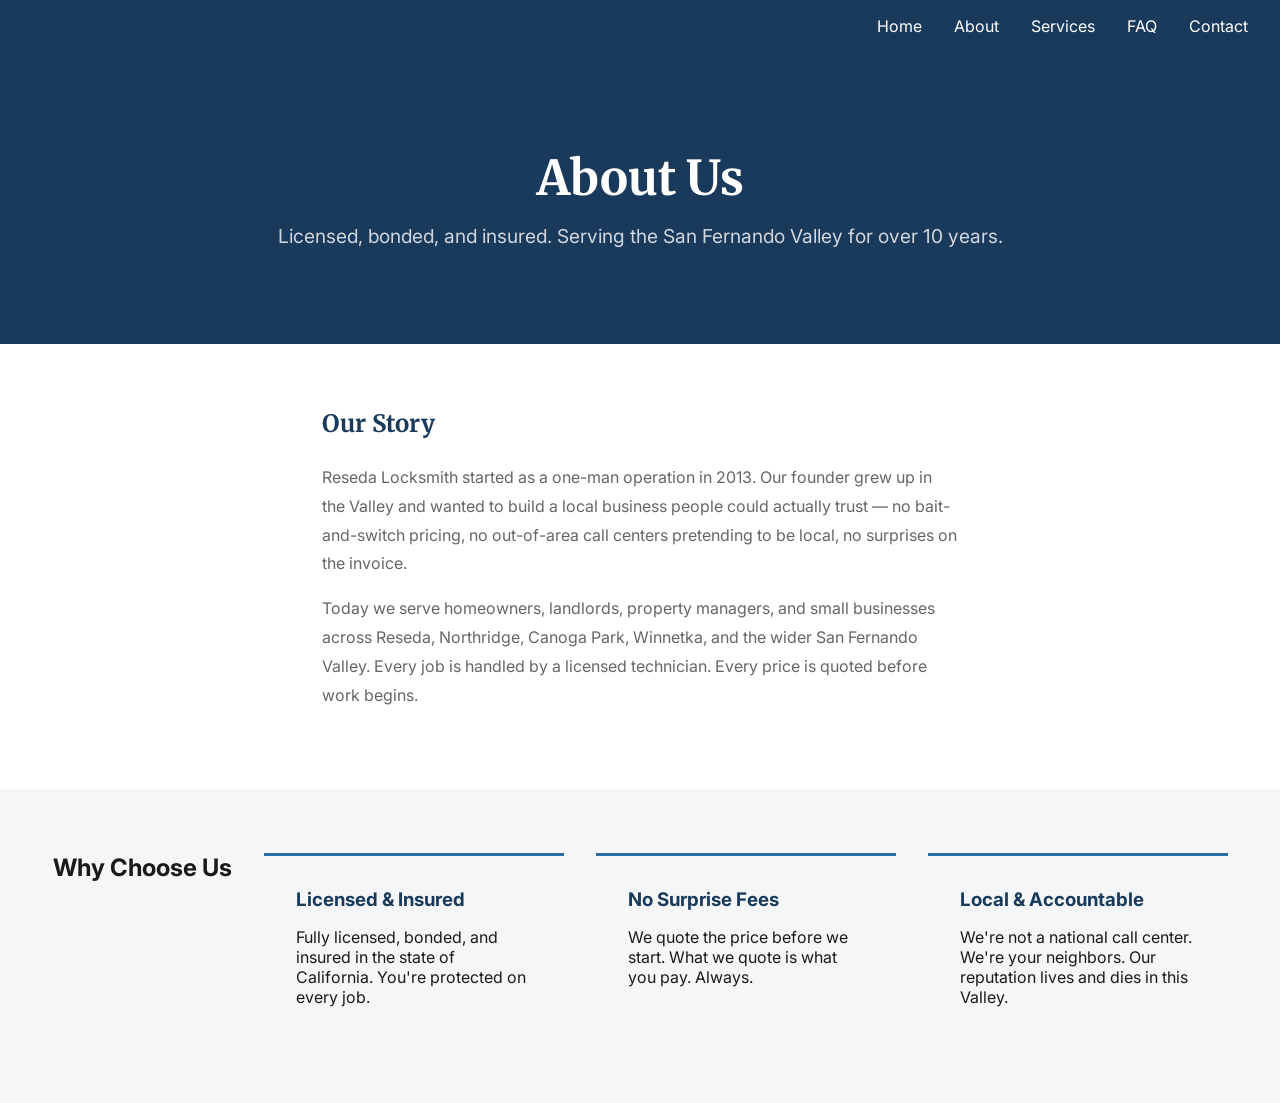
==== pages/about.html @ 50bf4a68 "skeleton with pages" ====
<!DOCTYPE html>
<html lang="en">
    <head>
        <meta charset="UTF-8">
        <meta name="viewport" content="width=device-width, initial-scale=1.0">
        <title>Page Name — Reseda Locksmith</title>
        <link href="https://fonts.googleapis.com/css2?family=Merriweather:wght@400;700&family=Inter:wght@400;700&display=swap" rel="stylesheet">
        <link rel="stylesheet" href="../css/style.css">
    </head>
    <body>
        <header>
            <nav>
                <button class="nav-toggle" aria-label="Toggle navigation">☰</button>
                <a href="../index.html">Home</a>
                <a href="about.html">About</a>
                <a href="services.html">Services</a>
                <a href="faq.html">FAQ</a>
                <a href="contact.html">Contact</a>
            </nav>
        </header>
        <main>
            <!-- page content here -->

            <main>
    <section id="about-hero">
        <h1>About Us</h1>
        <p>Licensed, bonded, and insured. Serving the San Fernando Valley for over 10 years.</p>
    </section>
    <section id="our-story">
        <h2>Our Story</h2>
        <p>Reseda Locksmith started as a one-man operation in 2013. Our founder grew up in the Valley and wanted to build a local business people could actually trust — no bait-and-switch pricing, no out-of-area call centers pretending to be local, no surprises on the invoice.</p>
        <p>Today we serve homeowners, landlords, property managers, and small businesses across Reseda, Northridge, Canoga Park, Winnetka, and the wider San Fernando Valley. Every job is handled by a licensed technician. Every price is quoted before work begins.</p>
    </section>
    <section id="why-us">
        <h2>Why Choose Us</h2>
        <div class="service-card">
            <h3>Licensed & Insured</h3>
            <p>Fully licensed, bonded, and insured in the state of California. You're protected on every job.</p>
        </div>
        <div class="service-card">
            <h3>No Surprise Fees</h3>
            <p>We quote the price before we start. What we quote is what you pay. Always.</p>
        </div>
        <div class="service-card">
            <h3>Local & Accountable</h3>
            <p>We're not a national call center. We're your neighbors. Our reputation lives and dies in this Valley.</p>
        </div>
    </section>
</main>
        </main>
        <footer>
        </footer>

        <script src="../js/nav.js"></script>
        <script src="../js/form.js"></script>
        <script src="../js/accordion.js"></script>
    </body>
</html>
---- css/style.css ----
:root {
    --color-bg: #ffffff;
    --color-surface: #f4f6f8;
    --color-primary: #1a3a5c;
    --color-accent: #2e6da4;
    --color-text: #1a1a1a;
    --color-text-muted: #666666;
    --font-heading: 'Merriweather', serif;
    --font-body: 'Inter', sans-serif;
}

* {
    margin: 0;
    padding: 0;
    box-sizing: border-box;
}

body {
    background-color: var(--color-bg);
    color: var(--color-text);
    font-family: var(--font-body);
}

nav {
    display: flex;
    justify-content: flex-end;
    padding: 1rem 2rem;
    background-color: var(--color-primary);
}

nav a {
    color: #ffffff;
    text-decoration: none;
    margin-left: 2rem;
}

#hero {
    padding: 8rem 2rem;
    text-align: center;
    background-color: var(--color-surface);
}

#hero h1 {
    font-family: var(--font-heading);
    font-size: 4rem;
    color: var(--color-primary);
    margin-bottom: 1rem;
}

#hero p {
    font-size: 1.2rem;
    color: var(--color-text-muted);
    margin-bottom: 2rem;
}

#hero a {
    background-color: var(--color-accent);
    color: #ffffff;
    padding: 1rem 2rem;
    text-decoration: none;
    border-radius: 4px;
}

#services {
    padding: 4rem 2rem;
    display: flex;
    justify-content: center;
    gap: 2rem;
}

.service-card {
    background-color: var(--color-surface);
    padding: 2rem;
    flex: 1;
    max-width: 300px;
    border-top: 3px solid var(--color-accent);
}

.service-card h3 {
    color: var(--color-primary);
    margin-bottom: 1rem;
}

#about {
    padding: 4rem 2rem;
    text-align: center;
    max-width: 700px;
    margin: 0 auto;
}

#faq {
    padding: 4rem 2rem;
    max-width: 700px;
    margin: 0 auto;
}

#faq h2 {
    color: var(--color-primary);
    margin-bottom: 2rem;
}

.faq-item {
    border-bottom: 1px solid var(--color-surface);
    padding: 1rem 0;
}

.faq-question {
    background: none;
    border: none;
    font-size: 1rem;
    font-weight: 600;
    color: var(--color-primary);
    cursor: pointer;
    text-align: left;
    width: 100%;
    padding: 0.5rem 0;
}

.faq-answer {
    display: none;
    padding: 0.5rem 0 1rem 0;
    color: var(--color-text-muted);
}

.faq-answer.open {
    display: block;
}

#contact {
    padding: 4rem 2rem;
    text-align: center;
    background-color: var(--color-surface);
}

#contact h2 {
    color: var(--color-primary);
    margin-bottom: 1rem;
}

#contact p {
    margin-bottom: 0.5rem;
    color: var(--color-text-muted);
}

#contact form {
    margin-top: 2rem;
    display: flex;
    flex-direction: column;
    gap: 1rem;
    max-width: 500px;
    margin-left: auto;
    margin-right: auto;
}

#contact input,
#contact textarea {
    padding: 0.75rem 1rem;
    border: 1px solid #cccccc;
    font-family: var(--font-body);
    font-size: 1rem;
}

#contact textarea {
    height: 120px;
    resize: vertical;
}

#contact button {
    background-color: var(--color-accent);
    color: #ffffff;
    padding: 0.75rem;
    border: none;
    font-size: 1rem;
    cursor: pointer;
}

.nav-toggle {
    display: none;
}

@media (max-width: 768px) {
    nav {
        justify-content: space-between;
        align-items: center;
    }

    #services {
        flex-direction: column;
        align-items: center;
    }

    .service-card {
        max-width: 100%;
        width: 100%;
    }

    .nav-toggle {
        display: block;
        background: none;
        border: none;
        color: #ffffff;
        font-size: 1.5rem;
        cursor: pointer;
    }

    nav a {
        display: none;
    }

    nav.nav-open a {
        display: block;
        margin: 0.5rem 0;
    }
}


/* =============================
   ABOUT PAGE
   ============================= */

/* About — Page Hero */
#about-hero {
    padding: 6rem 2rem;
    text-align: center;
    background-color: var(--color-primary);
}

#about-hero h1 {
    font-family: var(--font-heading);
    font-size: 3rem;
    color: #ffffff;
    margin-bottom: 1rem;
}

#about-hero p {
    font-size: 1.2rem;
    color: #ffffffcc;
}

/* About — Our Story */
#our-story {
    padding: 4rem 2rem;
    max-width: 700px;
    margin: 0 auto;
}

#our-story h2 {
    font-family: var(--font-heading);
    color: var(--color-primary);
    margin-bottom: 1.5rem;
}

#our-story p {
    color: var(--color-text-muted);
    line-height: 1.8;
    margin-bottom: 1rem;
}

/* About — Why Us */
#why-us {
    padding: 4rem 2rem;
    background-color: var(--color-surface);
    display: flex;
    justify-content: center;
    gap: 2rem;
}

@media (max-width: 768px) {
    #why-us {
        flex-direction: column;
        align-items: center;
    }
}

/* =============================
   SERVICES PAGE
   ============================= */

/* Services — Page Hero */
#services-hero {
    padding: 6rem 2rem;
    text-align: center;
    background-color: var(--color-primary);
}

#services-hero h1 {
    font-family: var(--font-heading);
    font-size: 3rem;
    color: #ffffff;
    margin-bottom: 1rem;
}

#services-hero p {
    font-size: 1.2rem;
    color: #ffffffcc;
}

/* Services — Detail Cards */
#services-detail {
    padding: 4rem 2rem;
    max-width: 800px;
    margin: 0 auto;
    display: flex;
    flex-direction: column;
    gap: 2rem;
}

.service-detail-card {
    background-color: var(--color-surface);
    padding: 2rem;
    border-left: 4px solid var(--color-accent);
}

.service-detail-card h2 {
    font-family: var(--font-heading);
    color: var(--color-primary);
    margin-bottom: 1rem;
}

.service-detail-card p {
    color: var(--color-text-muted);
    line-height: 1.8;
}

/* =============================
   END SERVICES PAGE
   ============================= */

   /* =============================
   FAQ PAGE
   ============================= */

/* FAQ — Page Hero */
#faq-hero {
    padding: 6rem 2rem;
    text-align: center;
    background-color: var(--color-primary);
}

#faq-hero h1 {
    font-family: var(--font-heading);
    font-size: 3rem;
    color: #ffffff;
    margin-bottom: 1rem;
}

#faq-hero p {
    font-size: 1.2rem;
    color: #ffffffcc;
}

/* FAQ — Questions */
#faq {
    padding: 4rem 2rem;
    max-width: 700px;
    margin: 0 auto;
}

/* =============================
   END FAQ PAGE
   ============================= */

   /* =============================
   CONTACT PAGE
   ============================= */

/* Contact — Page Hero */
#contact-hero {
    padding: 6rem 2rem;
    text-align: center;
    background-color: var(--color-primary);
}

#contact-hero h1 {
    font-family: var(--font-heading);
    font-size: 3rem;
    color: #ffffff;
    margin-bottom: 1rem;
}

#contact-hero p {
    font-size: 1.2rem;
    color: #ffffffcc;
}

/* Contact — Info Block */
#contact-info {
    padding: 3rem 2rem;
    max-width: 700px;
    margin: 0 auto;
    text-align: center;
}

#contact-info h2 {
    font-family: var(--font-heading);
    color: var(--color-primary);
    margin-bottom: 1.5rem;
}

#contact-info p {
    color: var(--color-text-muted);
    line-height: 2;
}

/* =============================
   END CONTACT PAGE
   ============================= */
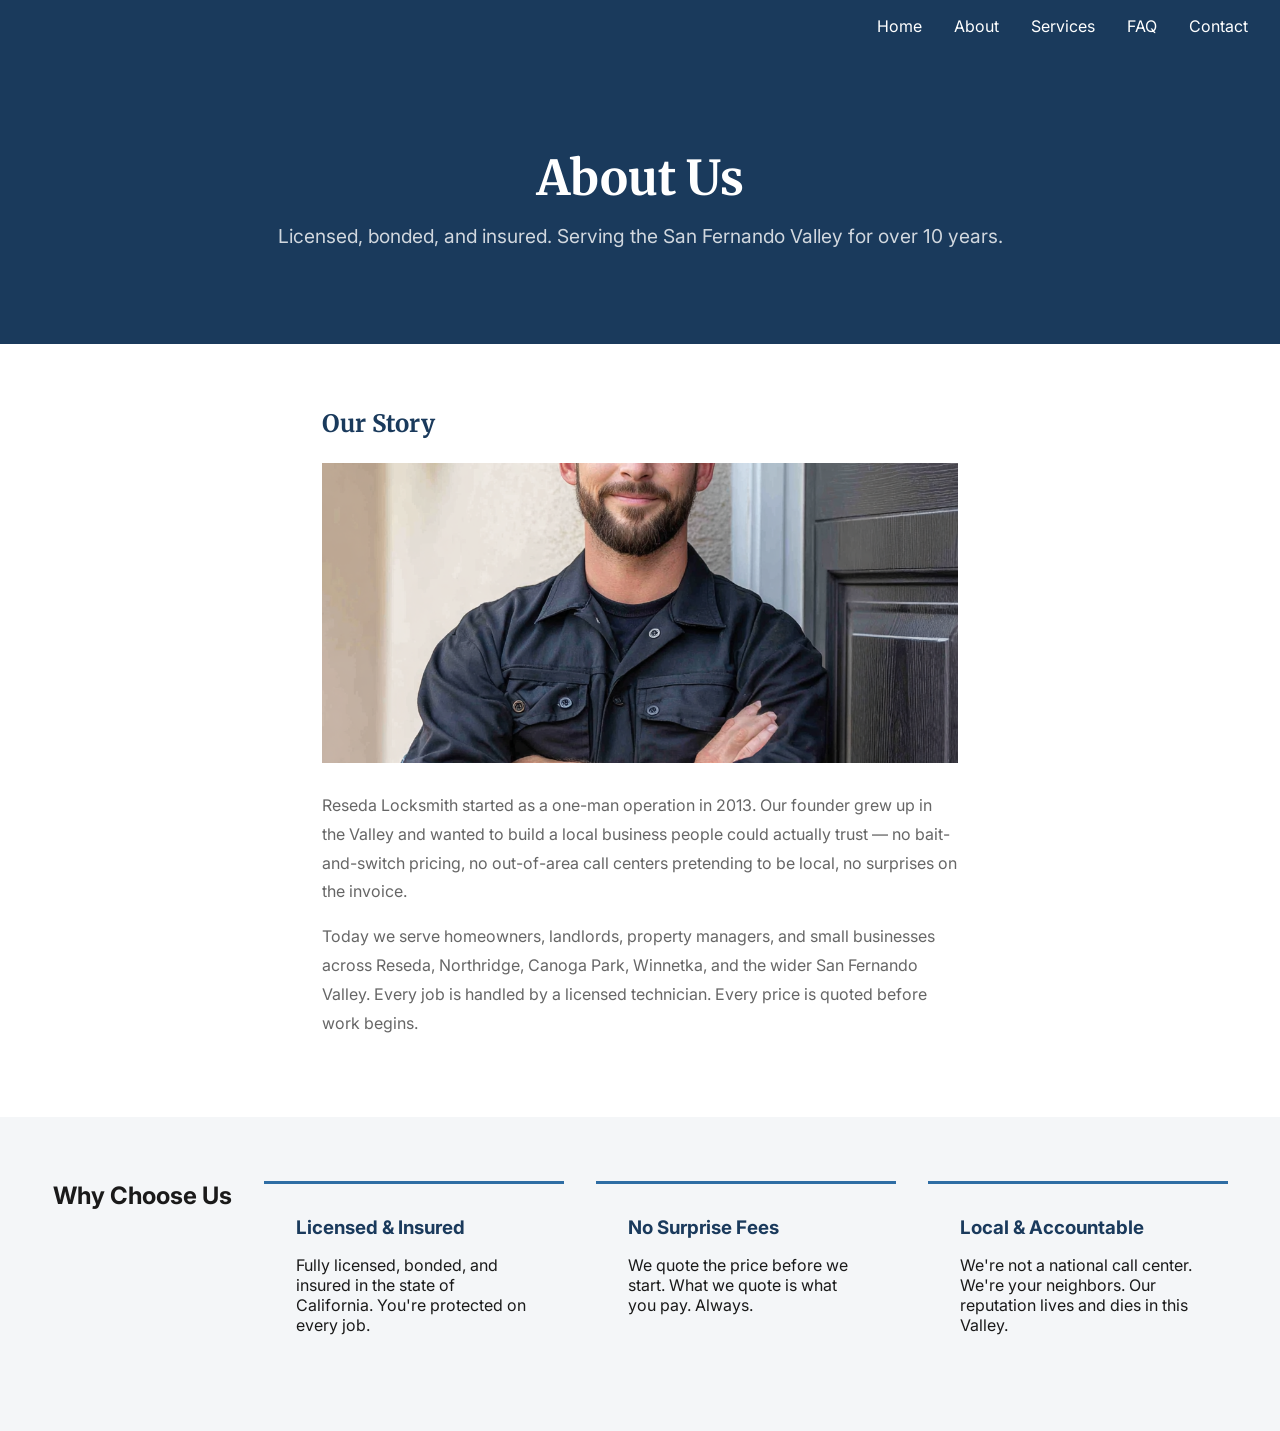
==== commit 60eebc95: "complete: multi-page skeleton site with images" ====
--- a/pages/about.html
+++ b/pages/about.html
@@ -18,7 +18,7 @@
                 <a href="contact.html">Contact</a>
             </nav>
         </header>
-        <main>
+        
             <!-- page content here -->
 
             <main>
@@ -28,6 +28,7 @@
     </section>
     <section id="our-story">
         <h2>Our Story</h2>
+        <img src="../images/smith.png" alt="Reseda Locksmith technician">
         <p>Reseda Locksmith started as a one-man operation in 2013. Our founder grew up in the Valley and wanted to build a local business people could actually trust — no bait-and-switch pricing, no out-of-area call centers pretending to be local, no surprises on the invoice.</p>
         <p>Today we serve homeowners, landlords, property managers, and small businesses across Reseda, Northridge, Canoga Park, Winnetka, and the wider San Fernando Valley. Every job is handled by a licensed technician. Every price is quoted before work begins.</p>
     </section>
@@ -47,7 +48,7 @@
         </div>
     </section>
 </main>
-        </main>
+        
         <footer>
         </footer>
 
--- a/css/style.css
+++ b/css/style.css
@@ -37,13 +37,32 @@
 #hero {
     padding: 8rem 2rem;
     text-align: center;
-    background-color: var(--color-surface);
+    background-image: url('../images/keys.png');
+    background-size: cover;
+    background-position: center;
+    position: relative;
+    z-index: 0;
+}
+
+
+#hero::before {
+    content: '';
+    position: absolute;
+    inset: 0;
+    background: rgba(0,0,0,0.55);
+    z-index: 1;
+}
+
+#hero * {
+    position: relative;
+    z-index: 2;
 }
 
 #hero h1 {
     font-family: var(--font-heading);
     font-size: 4rem;
-    color: var(--color-primary);
+    /* color: var(--color-primary); */
+    color: #ffffff;
     margin-bottom: 1rem;
 }
 
@@ -272,6 +291,16 @@
     }
 }
 
+#our-story img {
+    width: 100%;
+    height: 300px;
+    object-fit: cover;
+    margin-bottom: 1.5rem;
+}
+/* =============================
+   END ABOUT PAGE
+   ============================= */
+
 /* =============================
    SERVICES PAGE
    ============================= */
@@ -322,6 +351,13 @@
     line-height: 1.8;
 }
 
+.service-detail-card img {
+    width: 100%;
+    height: 200px;
+    object-fit: cover;
+    margin-bottom: 1rem;
+}
+
 /* =============================
    END SERVICES PAGE
    ============================= */
@@ -355,6 +391,8 @@
     max-width: 700px;
     margin: 0 auto;
 }
+
+
 
 /* =============================
    END FAQ PAGE
@@ -402,6 +440,13 @@
     line-height: 2;
 }
 
+#contact-info img {
+    width: 100%;
+    height: 250px;
+    object-fit: cover;
+    margin-bottom: 2rem;
+}
+
 /* =============================
    END CONTACT PAGE
    ============================= */
